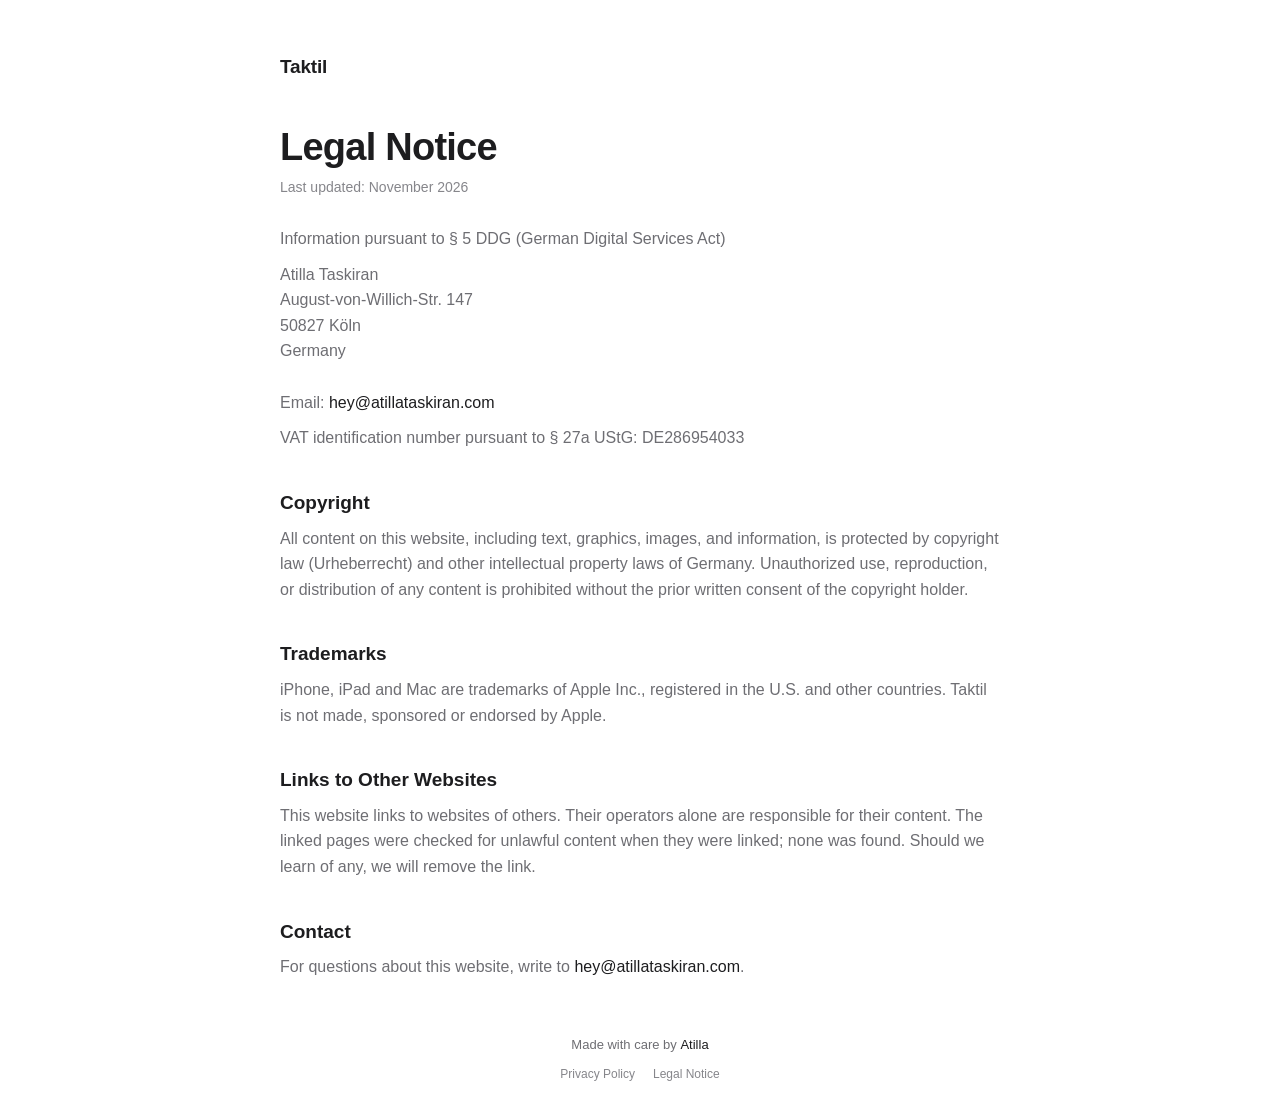
==== legal/index.html @ 9c235454 "Update the site Co-Authored-By: Claude Opus 5.5 <noreply@anthropic.com>" ====
<!doctype html>
<html lang="en">
<head>
<meta charset="utf-8">
<meta name="viewport" content="width=device-width, initial-scale=1, viewport-fit=cover, shrink-to-fit=no">
<meta name="color-scheme" content="light">
<meta name="theme-color" content="#ffffff">
<title>Legal Notice · Taktil</title>
<meta name="description" content="Taktil’s legal notice.">
<link rel="stylesheet" href="../style.css?v=a78fb7e92c">
</head>
<body>
<header class="doc-top"><a href="../">Taktil</a></header>
<main class="doc">
  <h1>Legal Notice</h1>
  <p class="updated">Last updated: November 2026</p>

  <p>Information pursuant to § 5 DDG (German Digital Services Act)</p>
  <address>Atilla Taskiran<br>August-von-Willich-Str. 147<br>50827 Köln<br>Germany<br><br>Email: <a href="mailto:hey@atillataskiran.com">hey@atillataskiran.com</a></address>
  <p>VAT identification number pursuant to § 27a UStG: DE286954033</p>

  <h2>Copyright</h2>
  <p>All content on this website, including text, graphics, images, and information, is protected by copyright law (Urheberrecht) and other intellectual property laws of Germany. Unauthorized use, reproduction, or distribution of any content is prohibited without the prior written consent of the copyright holder.</p>

  <h2>Trademarks</h2>
  <p>iPhone, iPad and Mac are trademarks of Apple Inc., registered in the U.S. and other countries. Taktil is not made, sponsored or endorsed by Apple.</p>

  <h2>Links to Other Websites</h2>
  <p>This website links to websites of others. Their operators alone are responsible for their content. The linked pages were checked for unlawful content when they were linked; none was found. Should we learn of any, we will remove the link.</p>

  <h2>Contact</h2>
  <p>For questions about this website, write to <a href="mailto:hey@atillataskiran.com">hey@atillataskiran.com</a>.</p>
</main>
<footer class="site-foot">
  <p class="credit">Made with care by <a href="https://x.com/_atilla1">Atilla</a></p>
  <nav class="legal" aria-label="Legal">
    <a href="../privacy/">Privacy Policy</a>
    <a href="./" aria-current="page">Legal Notice</a>
  </nav>
</footer>
</body>
</html>
---- style.css ----
/* Taktil's look: dark grey on white, like the White Studio it shows the device in, and like delight.software.
   Light only, on purpose. No true black anywhere: the darkest colour is a grey so dark it reads as black.
   Everything sits on one centre line, as on sailmode.app: the name, the headline, the line under it, the device,
   and four short lines on what makes it different. Nothing on the page moves but the links. */
:root {
  --paper: #ffffff;
  --ink: #1d1d1f;
  --quiet: #6e6e73;
  --faint: #86868b;
  --font: -apple-system, BlinkMacSystemFont, "SF Pro Text", "Helvetica Neue", Arial, sans-serif;
  color-scheme: light;
}

* { box-sizing: border-box; }
/* White past the page's ends too, when it's pulled. Nothing sticks out sideways, so Safari on a wide screen never
   shrinks the page to fit it. */
html { -webkit-text-size-adjust: 100%; background: var(--paper); overflow-x: clip; }
body {
  margin: 0; min-height: 100vh; min-height: 100svh;
  display: flex; flex-direction: column;
  background: var(--paper); color: var(--ink);
  font-family: var(--font); -webkit-font-smoothing: antialiased;
}
p, h1, h2, ul, figure { margin: 0; }

/* The home page, for now: the headline alone, in the middle of the screen, the footer under it. */
.hero {
  flex: 1; display: flex; flex-direction: column; align-items: center; justify-content: center; text-align: center;
  padding: max(56px, env(safe-area-inset-top)) max(16px, env(safe-area-inset-right)) 0 max(16px, env(safe-area-inset-left));
}
/* One sentence: on one line where it fits, on a phone over two balanced ones. */
.hero h1 {
  text-wrap: balance;
  font-size: clamp(34px, 6vw, 64px); line-height: 1.06; font-weight: 600; letter-spacing: -0.028em;
}
/* How to say the name, small and quiet under it. */
.hero .say { margin-top: 18px; font-size: 15px; line-height: 1.4; color: var(--faint); }

/* The footer, small, centred, as on sailmode.app: who made it, then the legal pages, smaller and in the lightest
   grey. */
.site-foot {
  margin-top: auto; display: flex; flex-wrap: wrap; justify-content: center; gap: 4px 18px;
  padding: 56px max(16px, env(safe-area-inset-right)) max(20px, env(safe-area-inset-bottom)) max(16px, env(safe-area-inset-left));
  font-size: 13px; line-height: 1.4; color: var(--quiet);
}
.site-foot .credit { flex-basis: 100%; margin-bottom: 8px; text-align: center; }
.site-foot .legal { display: flex; gap: 18px; font-size: 12px; }
.site-foot .legal a { color: var(--faint); font-weight: 400; transition: color 0.1s ease, --underline 0.1s ease; }
.site-foot .legal a:is(:hover, :focus-visible) { color: var(--quiet); --underline: var(--quiet); }

/* The legal pages: Taktil at the top as the way home, then the text, left-aligned. */
.doc-top {
  width: min(720px, 100% - 32px); margin: 0 auto;
  padding-top: max(56px, env(safe-area-inset-top));
  font-size: 19px; font-weight: 600; letter-spacing: -0.01em;
}
.doc-top a { font-weight: 600; }
.doc {
  width: min(720px, 100% - 32px); margin: 48px auto 0;
  font-size: 16px; line-height: 1.6; color: var(--quiet);
}
.doc h1 { font-size: clamp(28px, 4.4vw, 38px); line-height: 1.15; font-weight: 600; letter-spacing: -0.02em; color: var(--ink); }
.doc h2 { margin-top: 40px; font-size: 19px; line-height: 1.3; font-weight: 600; color: var(--ink); }
.doc .updated { margin-top: 6px; font-size: 14px; color: var(--faint); }
.doc p, .doc ul, .doc address { margin-top: 10px; text-wrap: pretty; }
.doc .updated + p { margin-top: 28px; }
.doc address { font-style: normal; }
.doc ul { padding-left: 20px; }
.doc li + li { margin-top: 4px; }

/* Links, as on delight.software and sailmode.app: the dark grey, a little bolder, and pointed at, a 1.5-point line
   under them with round ends, clear of g, p and y. It's drawn as the link's background, a bar with a dot at each
   end, so a link that wraps gets it on every line, and it fades in over a tenth of a second. */
@property --underline { syntax: "<color>"; inherits: false; initial-value: transparent; }
a {
  color: var(--ink); font-weight: 500; text-decoration: none; padding-bottom: 3px;
  -webkit-box-decoration-break: clone; box-decoration-break: clone;
  background-image:
    radial-gradient(circle closest-side, var(--underline) 92%, transparent),
    radial-gradient(circle closest-side, var(--underline) 92%, transparent),
    linear-gradient(var(--underline), var(--underline));
  background-repeat: no-repeat;
  background-position: left bottom, right bottom, center bottom;
  background-size: 1.5px 1.5px, 1.5px 1.5px, calc(100% - 1.5px) 1.5px;
  transition: --underline 0.1s ease;
}
a:is(:hover, :focus-visible) { --underline: var(--ink); }
a:focus-visible { outline: 2px solid var(--ink); outline-offset: 3px; border-radius: 4px; }
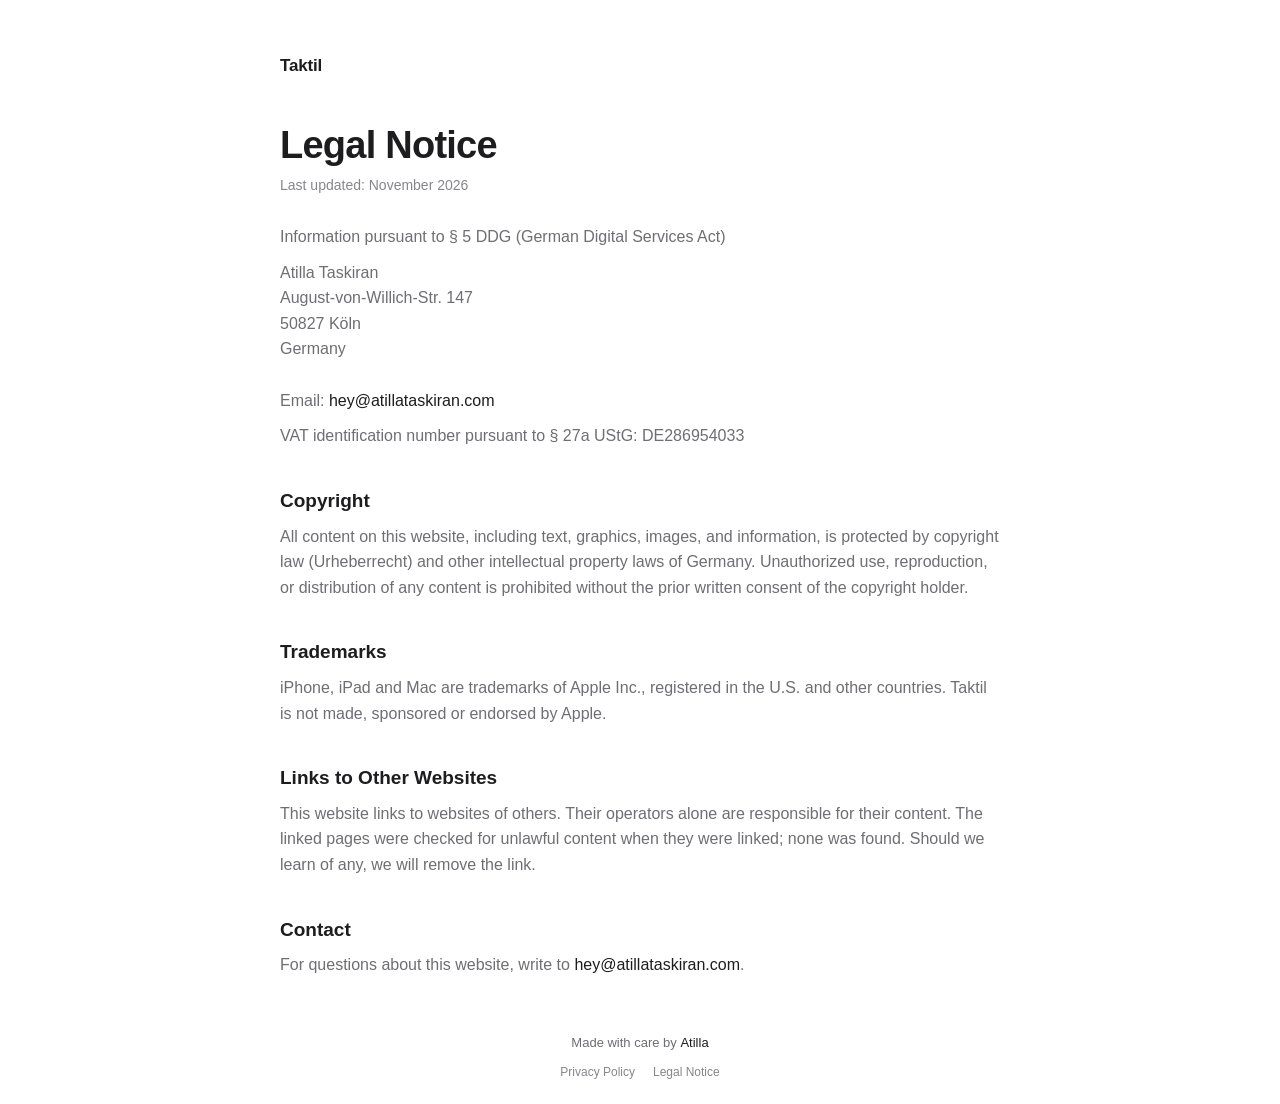
==== commit 401a9f08: "Update the site Co-Authored-By: Claude Opus 5.5 <noreply@anthropic.com>" ====
--- a/legal/index.html
+++ b/legal/index.html
@@ -7,7 +7,7 @@
 <meta name="theme-color" content="#ffffff">
 <title>Legal Notice · Taktil</title>
 <meta name="description" content="Taktil’s legal notice.">
-<link rel="stylesheet" href="../style.css?v=a78fb7e92c">
+<link rel="stylesheet" href="../style.css?v=5990f199a2">
 </head>
 <body>
 <header class="doc-top"><a href="../">Taktil</a></header>
--- a/style.css
+++ b/style.css
@@ -1,7 +1,7 @@
-/* Taktil's look: dark grey on white, like the White Studio it shows the device in, and like delight.software.
-   Light only, on purpose. No true black anywhere: the darkest colour is a grey so dark it reads as black.
-   Everything sits on one centre line, as on sailmode.app: the name, the headline, the line under it, the device,
-   and four short lines on what makes it different. Nothing on the page moves but the links. */
+/* Taktil's look: sailmode.app's layout in delight.software's colours, dark grey on white, like the White Studio it
+   shows the device in. Light only, on purpose. No true black anywhere: the darkest colour is a grey so dark it reads
+   as black. Everything sits on one centre line, as on sailmode.app, with its type sizes: the headline, the line
+   under it, a small line, and the footer. Nothing on the page moves but the links. */
 :root {
   --paper: #ffffff;
   --ink: #1d1d1f;
@@ -21,23 +21,49 @@
   background: var(--paper); color: var(--ink);
   font-family: var(--font); -webkit-font-smoothing: antialiased;
 }
-p, h1, h2, ul, figure { margin: 0; }
+p, h1, h2, ul, figure, address { margin: 0; }
 
-/* The home page, for now: the headline alone, in the middle of the screen, the footer under it. */
+/* The name and how to say it, small and centred at the very top of the page, as far from the top as the footer's
+   last line is from the bottom: the name in the darkest grey and bolder, the rest in the lightest. */
+.site-top {
+  padding: max(20px, env(safe-area-inset-top)) max(16px, env(safe-area-inset-right)) 0 max(16px, env(safe-area-inset-left));
+  text-align: center;
+}
+.site-top .say { font-size: 15px; line-height: 1.4; color: var(--faint); }
+.site-top .say b { font-weight: 600; color: var(--ink); }
+
+/* The home page, as on sailmode.app: the headline and the line under it, centred. With nothing under them yet, they
+   sit in the middle of the screen rather than at sailmode.app's 12 % from the top. */
 .hero {
   flex: 1; display: flex; flex-direction: column; align-items: center; justify-content: center; text-align: center;
-  padding: max(56px, env(safe-area-inset-top)) max(16px, env(safe-area-inset-right)) 0 max(16px, env(safe-area-inset-left));
+  padding: 64px max(16px, env(safe-area-inset-right)) 0 max(16px, env(safe-area-inset-left));
 }
-/* One sentence: on one line where it fits, on a phone over two balanced ones. */
+/* The headline and the line under it, as one block as wide as the headline: the line under it adds nothing to the
+   block's width (width 0) and then fills it (min-width 100 %), so it never reaches further than the headline and
+   wraps, balanced, where it would. */
+.hero .lockup { max-width: 100%; }
+/* The headline as on bauhausclock.com: large, semibold, tight, on one line on a Mac (96 points from a 1450-point
+   wide window, 13 em wide), over two on a phone, and drawn with a faint gradient, the darkest grey at the top left
+   easing to 70 % of it at the bottom right. */
 .hero h1 {
-  text-wrap: balance;
-  font-size: clamp(34px, 6vw, 64px); line-height: 1.06; font-weight: 600; letter-spacing: -0.028em;
+  font-size: clamp(42px, 6.6vw, 96px); line-height: 1.04; font-weight: 600; letter-spacing: -0.02em;
+  color: var(--ink);
+  background: linear-gradient(140deg, var(--ink) 0%, rgba(29, 29, 31, 0.7) 100%);
+  -webkit-background-clip: text; background-clip: text; -webkit-text-fill-color: transparent;
+  padding-bottom: 0.06em;
 }
-/* How to say the name, small and quiet under it. */
-.hero .say { margin-top: 18px; font-size: 15px; line-height: 1.4; color: var(--faint); }
+@media (max-width: 640px) {
+  .hero h1 span { display: block; }
+}
+/* The line under it, one sentence, growing with the headline at under a third of its size (28 points beside its 96),
+   so on a Mac it sits on one line inside the headline's width. */
+.hero .sub {
+  width: 0; min-width: 100%; margin: clamp(12px, 1.6vw, 24px) auto 0; text-wrap: balance;
+  font-size: clamp(18px, 2vw, 28px); line-height: 1.35; letter-spacing: -0.005em; color: var(--quiet);
+}
 
-/* The footer, small, centred, as on sailmode.app: who made it, then the legal pages, smaller and in the lightest
-   grey. */
+/* The footer, as on sailmode.app: small, centred, who made it on a line of its own, then the legal pages, smaller
+   and in the lightest grey. */
 .site-foot {
   margin-top: auto; display: flex; flex-wrap: wrap; justify-content: center; gap: 4px 18px;
   padding: 56px max(16px, env(safe-area-inset-right)) max(20px, env(safe-area-inset-bottom)) max(16px, env(safe-area-inset-left));
@@ -48,11 +74,12 @@
 .site-foot .legal a { color: var(--faint); font-weight: 400; transition: color 0.1s ease, --underline 0.1s ease; }
 .site-foot .legal a:is(:hover, :focus-visible) { color: var(--quiet); --underline: var(--quiet); }
 
-/* The legal pages: Taktil at the top as the way home, then the text, left-aligned. */
+/* The legal pages, as on sailmode.app: Taktil at the top as the way home, then the text, left-aligned in a centred
+   column. */
 .doc-top {
   width: min(720px, 100% - 32px); margin: 0 auto;
   padding-top: max(56px, env(safe-area-inset-top));
-  font-size: 19px; font-weight: 600; letter-spacing: -0.01em;
+  font-size: 17px; font-weight: 600; letter-spacing: -0.01em;
 }
 .doc-top a { font-weight: 600; }
 .doc {
